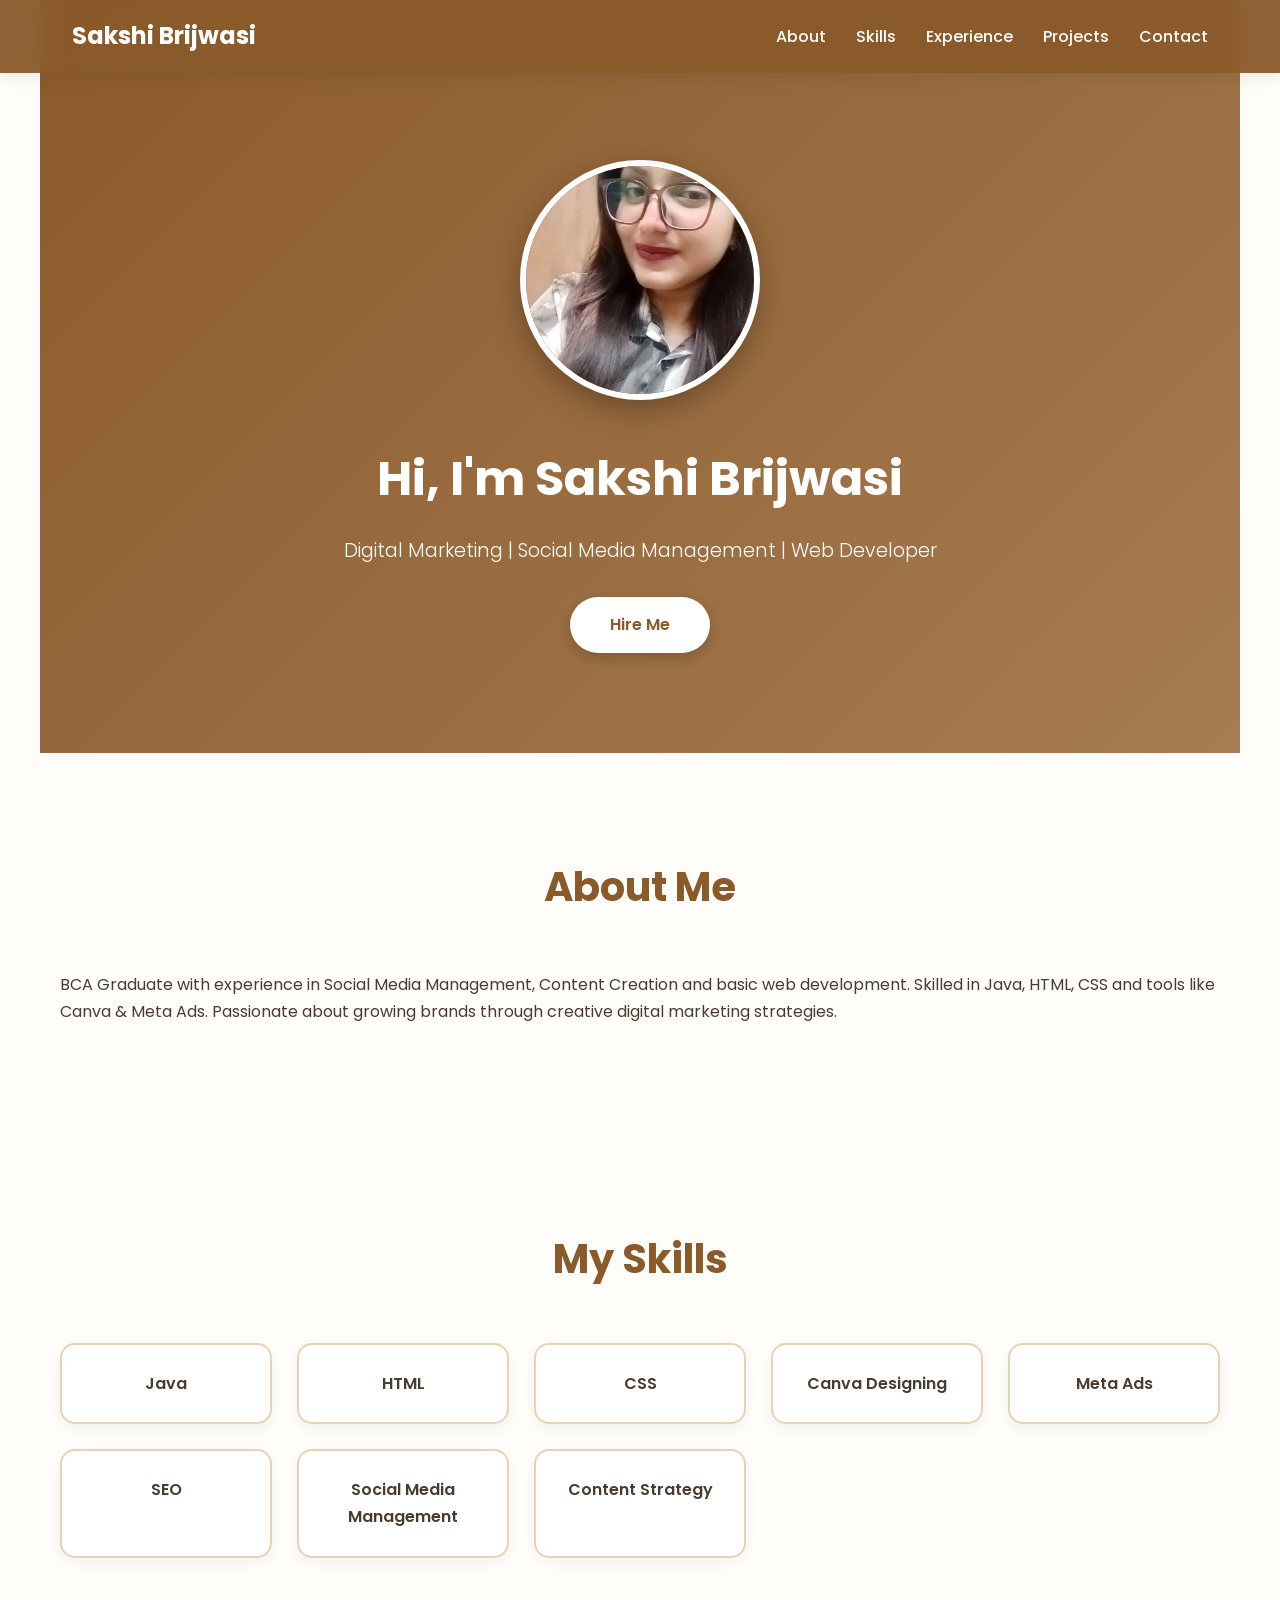
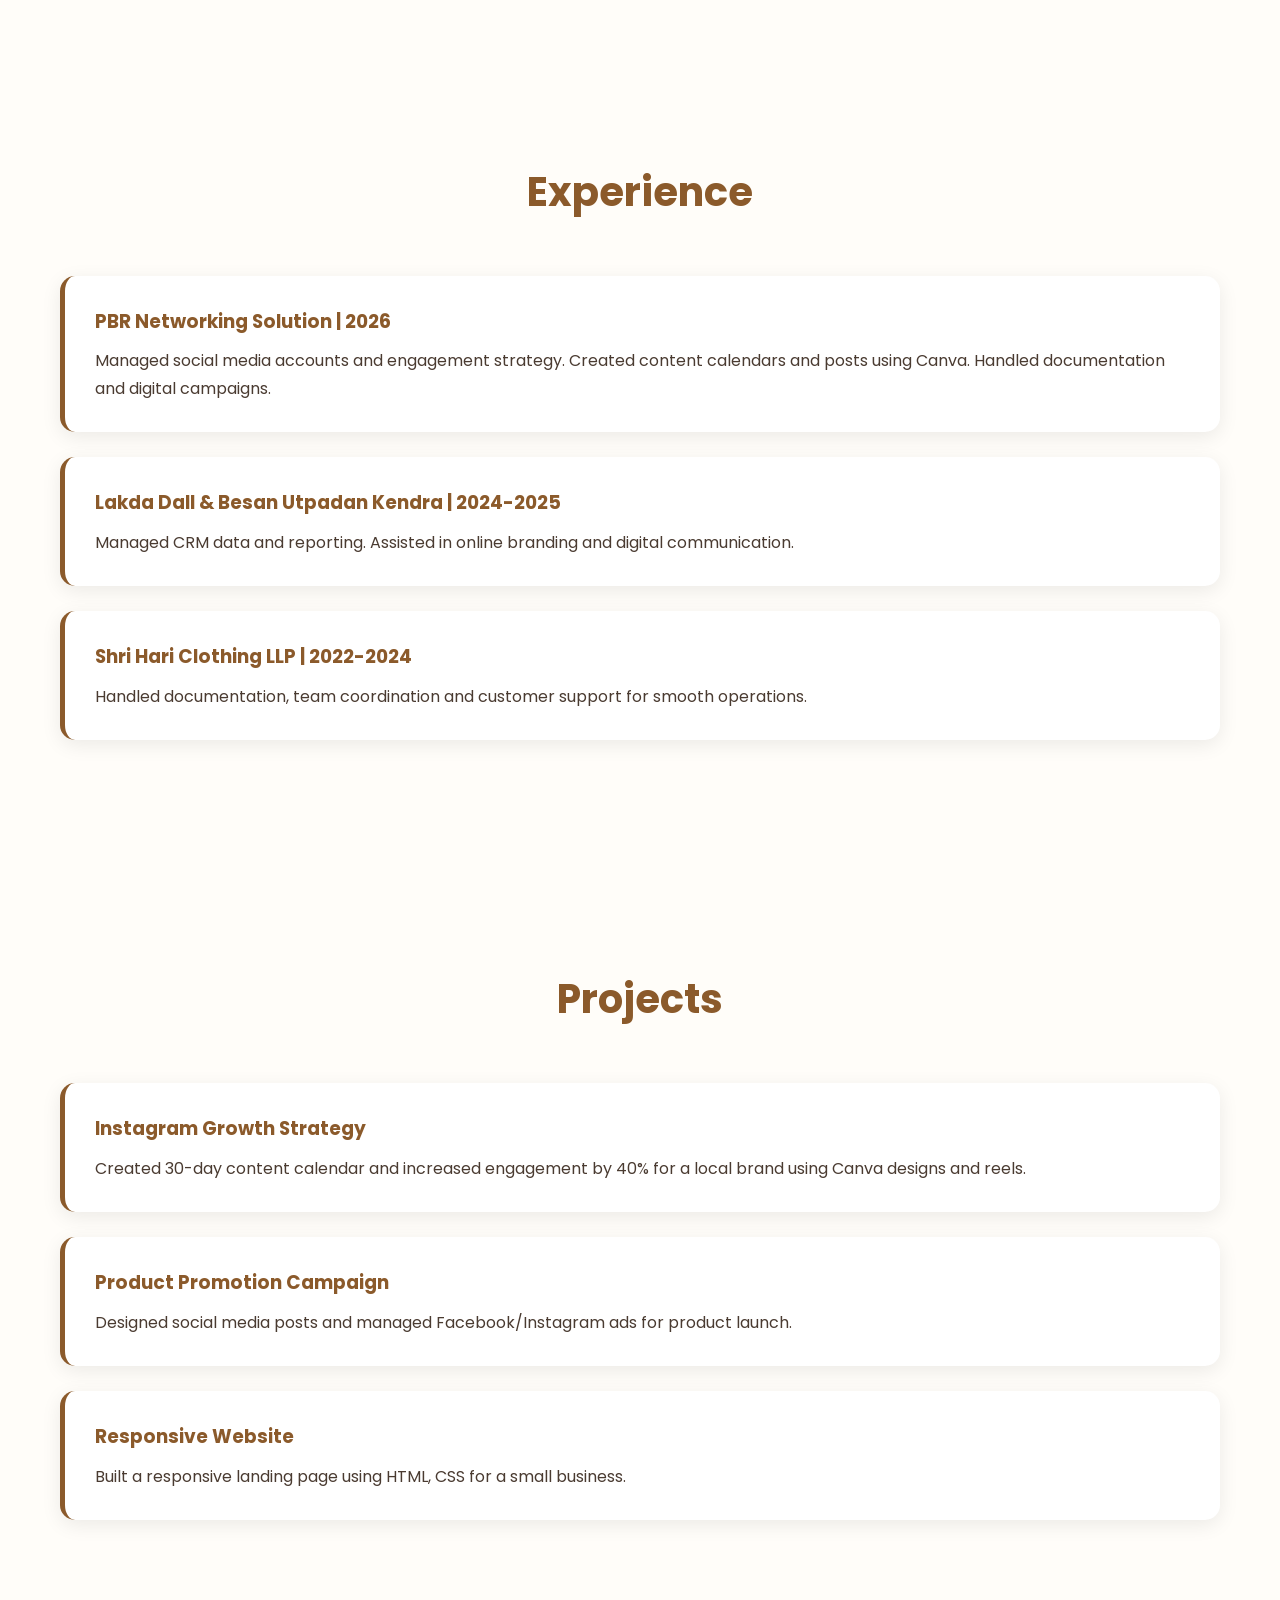
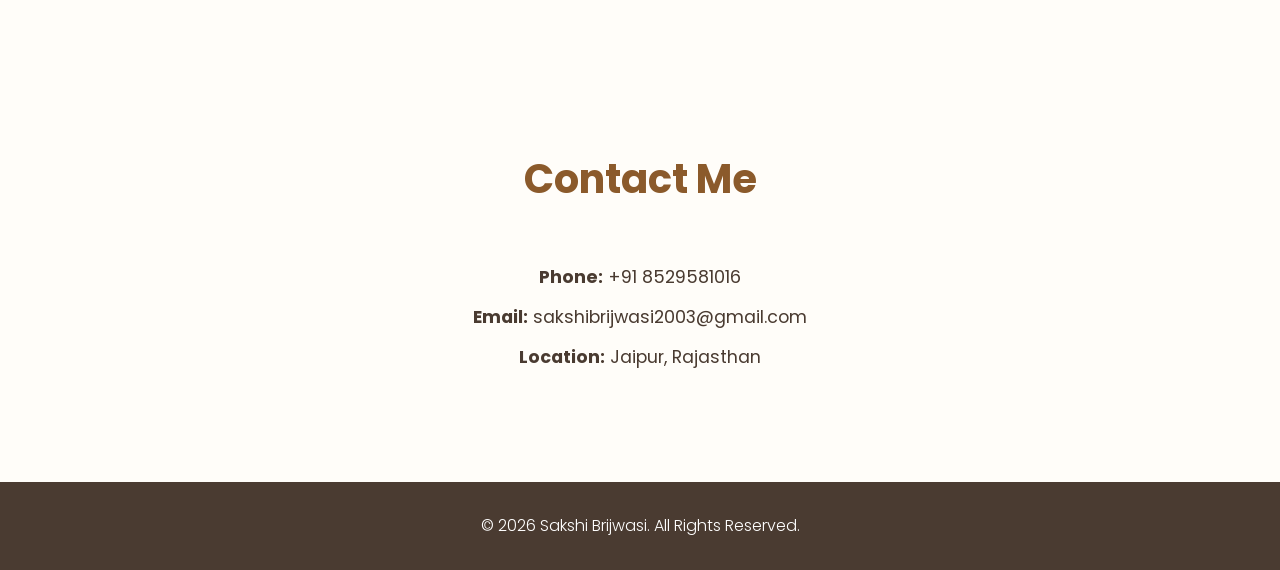
==== index.html @ dbfa06bf "Rename index3.html to index.html" ====
<!DOCTYPE html>
<html lang="en">
<head>
    <meta charset="UTF-8">
    <meta name="viewport" content="width=device-width, initial-scale=1.0">
    <title>Sakshi Brijwasi - Digital Marketing Portfolio</title>
    <link rel="stylesheet" href="style4.css">
</head>
<body>
    <header>
        <nav>
            <h2>Sakshi Brijwasi</h2>
            <ul>
                <li><a href="#about">About</a></li>
                <li><a href="#skills">Skills</a></li>
                <li><a href="#experience">Experience</a></li>
                <li><a href="#projects">Projects</a></li>
                <li><a href="#contact">Contact</a></li>
            </ul>
        </nav>
    </header>

<section class="hero">
    <img src="sakshi.jpg" alt="Sakshi Brijwasi" class="profile-img">
    <h1>Hi, I'm Sakshi Brijwasi</h1>
    <p>Digital Marketing | Social Media Management | Web Developer</p>
    <a href="#contact" class="btn">Hire Me</a>
</section>

    <section id="about">
        <h2>About Me</h2>
        <p>BCA Graduate with experience in Social Media Management, Content Creation and basic web development. 
        Skilled in Java, HTML, CSS and tools like Canva & Meta Ads. 
        Passionate about growing brands through creative digital marketing strategies.</p>
    </section>

    <section id="skills">
        <h2>My Skills</h2>
        <div class="skills-grid">
            <div class="skill-card">Java</div>
            <div class="skill-card">HTML</div>
            <div class="skill-card">CSS</div>
            <div class="skill-card">Canva Designing</div>
            <div class="skill-card">Meta Ads</div>
            <div class="skill-card">SEO</div>
            <div class="skill-card">Social Media Management</div>
            <div class="skill-card">Content Strategy</div>
        </div>
    </section>

    <section id="experience">
        <h2>Experience</h2>
        <div class="exp-card">
            <h3>PBR Networking Solution | 2026</h3>
            <p>Managed social media accounts and engagement strategy. Created content calendars and posts using Canva. Handled documentation and digital campaigns.</p>
        </div>
        <div class="exp-card">
            <h3>Lakda Dall & Besan Utpadan Kendra | 2024-2025</h3>
            <p>Managed CRM data and reporting. Assisted in online branding and digital communication.</p>
        </div>
        <div class="exp-card">
            <h3>Shri Hari Clothing LLP | 2022-2024</h3>
            <p>Handled documentation, team coordination and customer support for smooth operations.</p>
        </div>
    </section>

    <section id="projects">
        <h2>Projects</h2>
        <div class="project-grid">
            <div class="project-card">
                <h3>Instagram Growth Strategy</h3>
                <p>Created 30-day content calendar and increased engagement by 40% for a local brand using Canva designs and reels.</p>
            </div>
            <div class="project-card">
                <h3>Product Promotion Campaign</h3>
                <p>Designed social media posts and managed Facebook/Instagram ads for product launch.</p>
            </div>
            <div class="project-card">
                <h3>Responsive Website</h3>
                <p>Built a responsive landing page using HTML, CSS for a small business.</p>
            </div>
        </div>
    </section>

    <section id="contact">
        <h2>Contact Me</h2>
        <p><b>Phone:</b> +91 8529581016</p>
        <p><b>Email:</b> sakshibrijwasi2003@gmail.com</p>
        <p><b>Location:</b> Jaipur, Rajasthan</p>
    </section>

    <footer>
        <p>© 2026 Sakshi Brijwasi. All Rights Reserved.</p>
    </footer>
</body>
</html>
---- style4.css ----
@import url('https://fonts.googleapis.com/css2?family=Poppins:wght@300;400;600;700&display=swap');

* {
    margin: 0;
    padding: 0;
    box-sizing: border-box;
    font-family: 'Poppins', sans-serif;
    scroll-behavior: smooth;
}

body {
    line-height: 1.7;
    color: #4A3B31; /* Dark brown text */
    background: #FFFDF9; /* Off-white background */
}

/* Navbar - Dark Brown */
header {
    background: rgba(139, 90, 43, 0.95); /* Brown */
    backdrop-filter: blur(10px);
    color: white;
    padding: 1rem 0;
    position: fixed;
    width: 100%;
    top: 0;
    z-index: 1000;
    box-shadow: 0 2px 20px rgba(0,0,0,0.1);
}

nav {
    display: flex;
    justify-content: space-between;
    align-items: center;
    max-width: 1200px;
    margin: auto;
    padding: 0 2rem;
}

nav h2 { font-weight: 700; font-size: 1.5rem; }

nav ul {
    display: flex;
    list-style: none;
    gap: 30px;
}

nav ul li a {
    color: white;
    text-decoration: none;
    font-weight: 500;
    transition: 0.3s;
}
nav ul li a:hover { color: #D2B48C; } /* Light brown/Tan on hover */

/* Hero Section - Brown Gradient */
.hero {
    background: linear-gradient(135deg, #8B5A2B 0%, #A67C52 100%); /* Brown gradient */
    color: white;
    text-align: center;
    padding: 160px 20px 100px;
}

.profile-img {
    width: 240px;
    height: 240px;
    border-radius: 50%;
    border: 6px solid white;
    object-fit: cover; 
    object-position: center 25%;
    margin-bottom: 30px;
    box-shadow: 0 10px 30px rgba(0,0,0,0.3);
    transition: transform 0.3s;
}
.profile-img:hover { transform: scale(1.05); }

.hero h1 { 
    font-size: 3rem; 
    font-weight: 700;
    margin-bottom: 15px;
}
.hero p { 
    font-size: 1.2rem; 
    font-weight: 300;
    margin-bottom: 30px;
}

.btn {
    background: white;
    color: #8B5A2B; /* Brown text */
    padding: 14px 40px;
    border-radius: 50px;
    text-decoration: none;
    display: inline-block;
    font-weight: 600;
    transition: 0.3s;
    box-shadow: 0 5px 15px rgba(0,0,0,0.2);
}
.btn:hover { 
    background: #D2B48C; /* Tan */
    color: #4A3B31;
    transform: translateY(-3px);
}

/* Sections */
section {
    padding: 100px 20px;
    max-width: 1200px;
    margin: auto;
}

section h2 {
    text-align: center;
    margin-bottom: 50px;
    color: #8B5A2B; /* Brown heading */
    font-size: 2.5rem;
    font-weight: 700;
}

/* Skills - White Cards */
.skills-grid {
    display: grid;
    grid-template-columns: repeat(auto-fit, minmax(200px, 1fr));
    gap: 25px;
}

.skill-card {
    background: white;
    padding: 25px;
    border-radius: 15px;
    text-align: center;
    font-weight: 600;
    border: 2px solid #E5D3B3; /* Light brown border */
    transition: 0.3s;
    box-shadow: 0 5px 15px rgba(0,0,0,0.05);
}
.skill-card:hover { 
    border-color: #8B5A2B;
    transform: translateY(-8px);
    box-shadow: 0 10px 25px rgba(139,90,43,0.2);
}

/* Experience & Projects - White Cards */
.exp-card, .project-card {
    background: white;
    padding: 30px;
    border-radius: 15px;
    margin-bottom: 25px;
    border-left: 5px solid #8B5A2B; /* Brown line */
    box-shadow: 0 5px 20px rgba(0,0,0,0.08);
    transition: 0.3s;
}
.exp-card:hover, .project-card:hover {
    transform: translateX(10px);
}

.exp-card h3, .project-card h3 {
    color: #8B5A2B; /* Brown */
    margin-bottom: 10px;
}

/* Contact */
#contact p {
    text-align: center;
    font-size: 1.1rem;
    margin: 10px 0;
}

/* Footer - Dark Brown */
footer {
    background: #4A3B31; /* Dark brown */
    color: white;
    text-align: center;
    padding: 30px;
    font-weight: 300;
}

/* Mobile Responsive */
@media(max-width: 768px) {
    nav ul { gap: 15px; font-size: 0.9rem; }
    .hero h1 { font-size: 2rem; }
    .profile-img { width: 180px; height: 180px; }
}
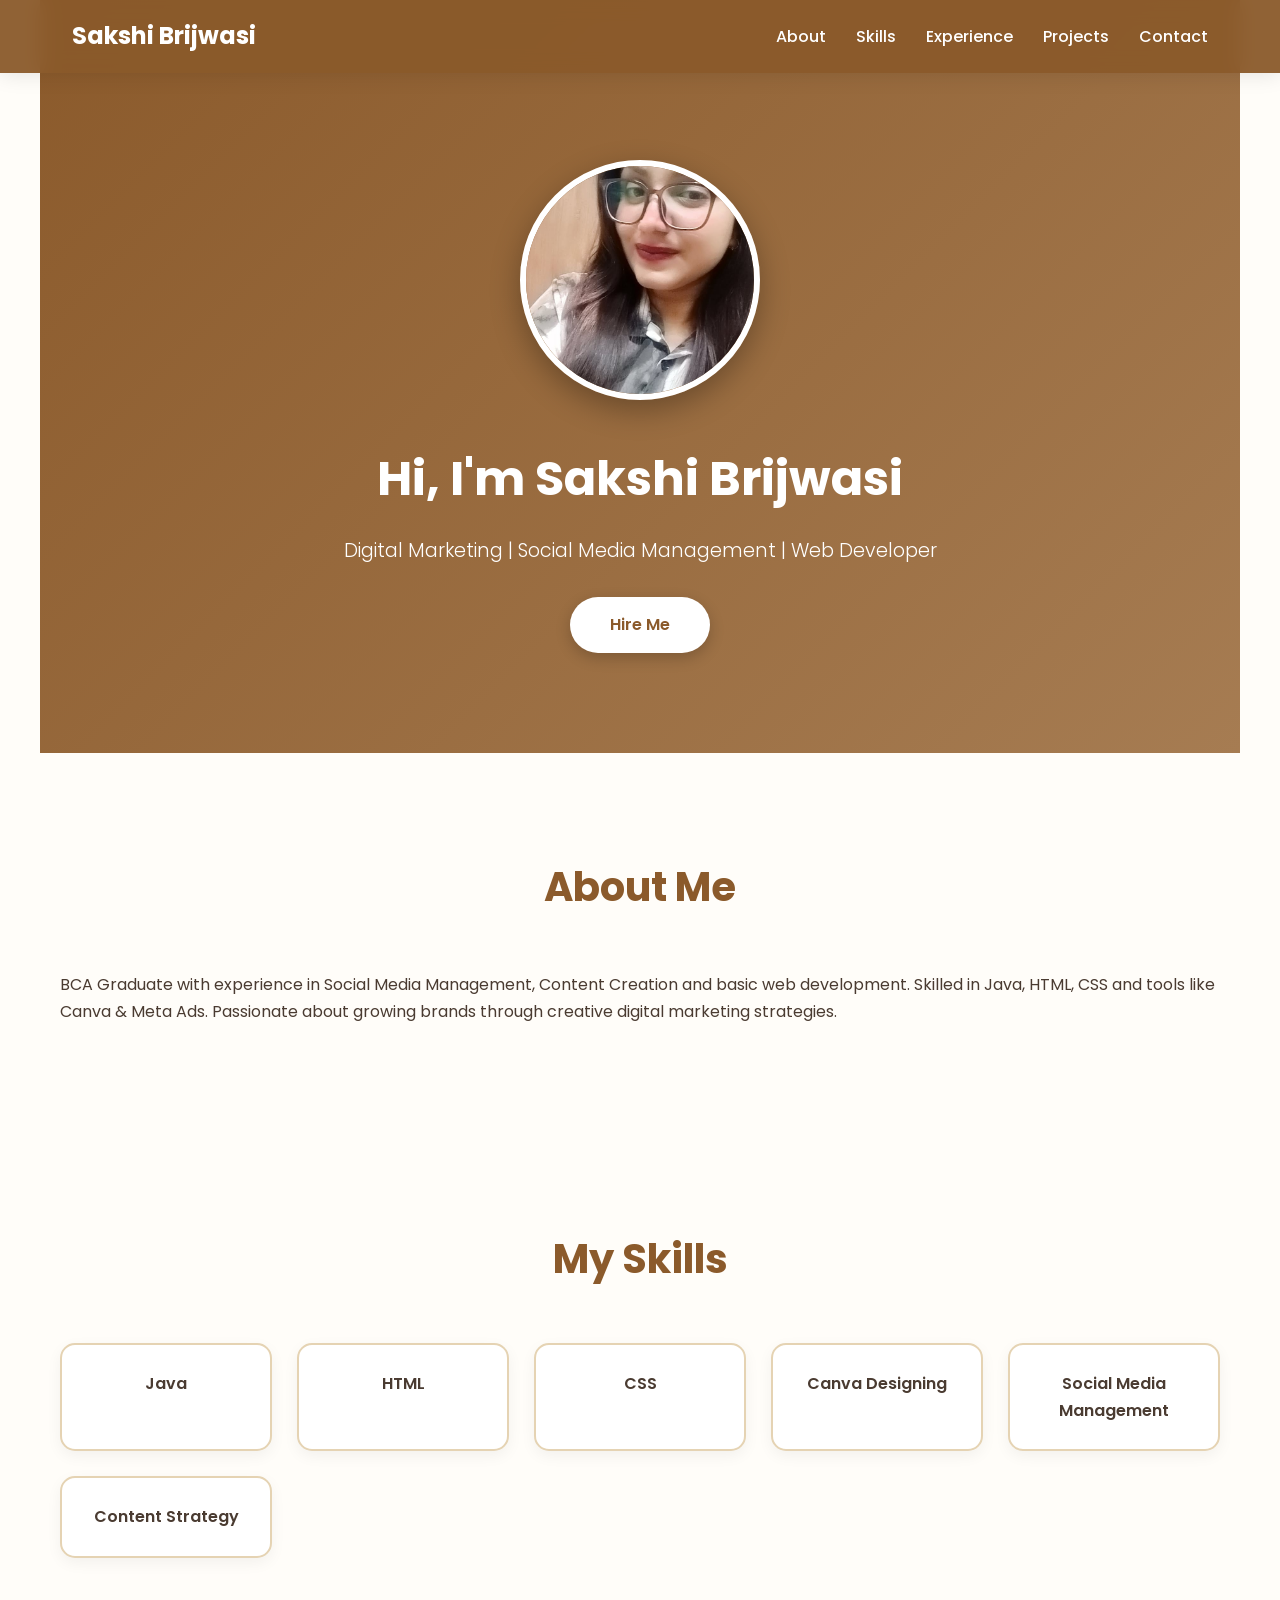
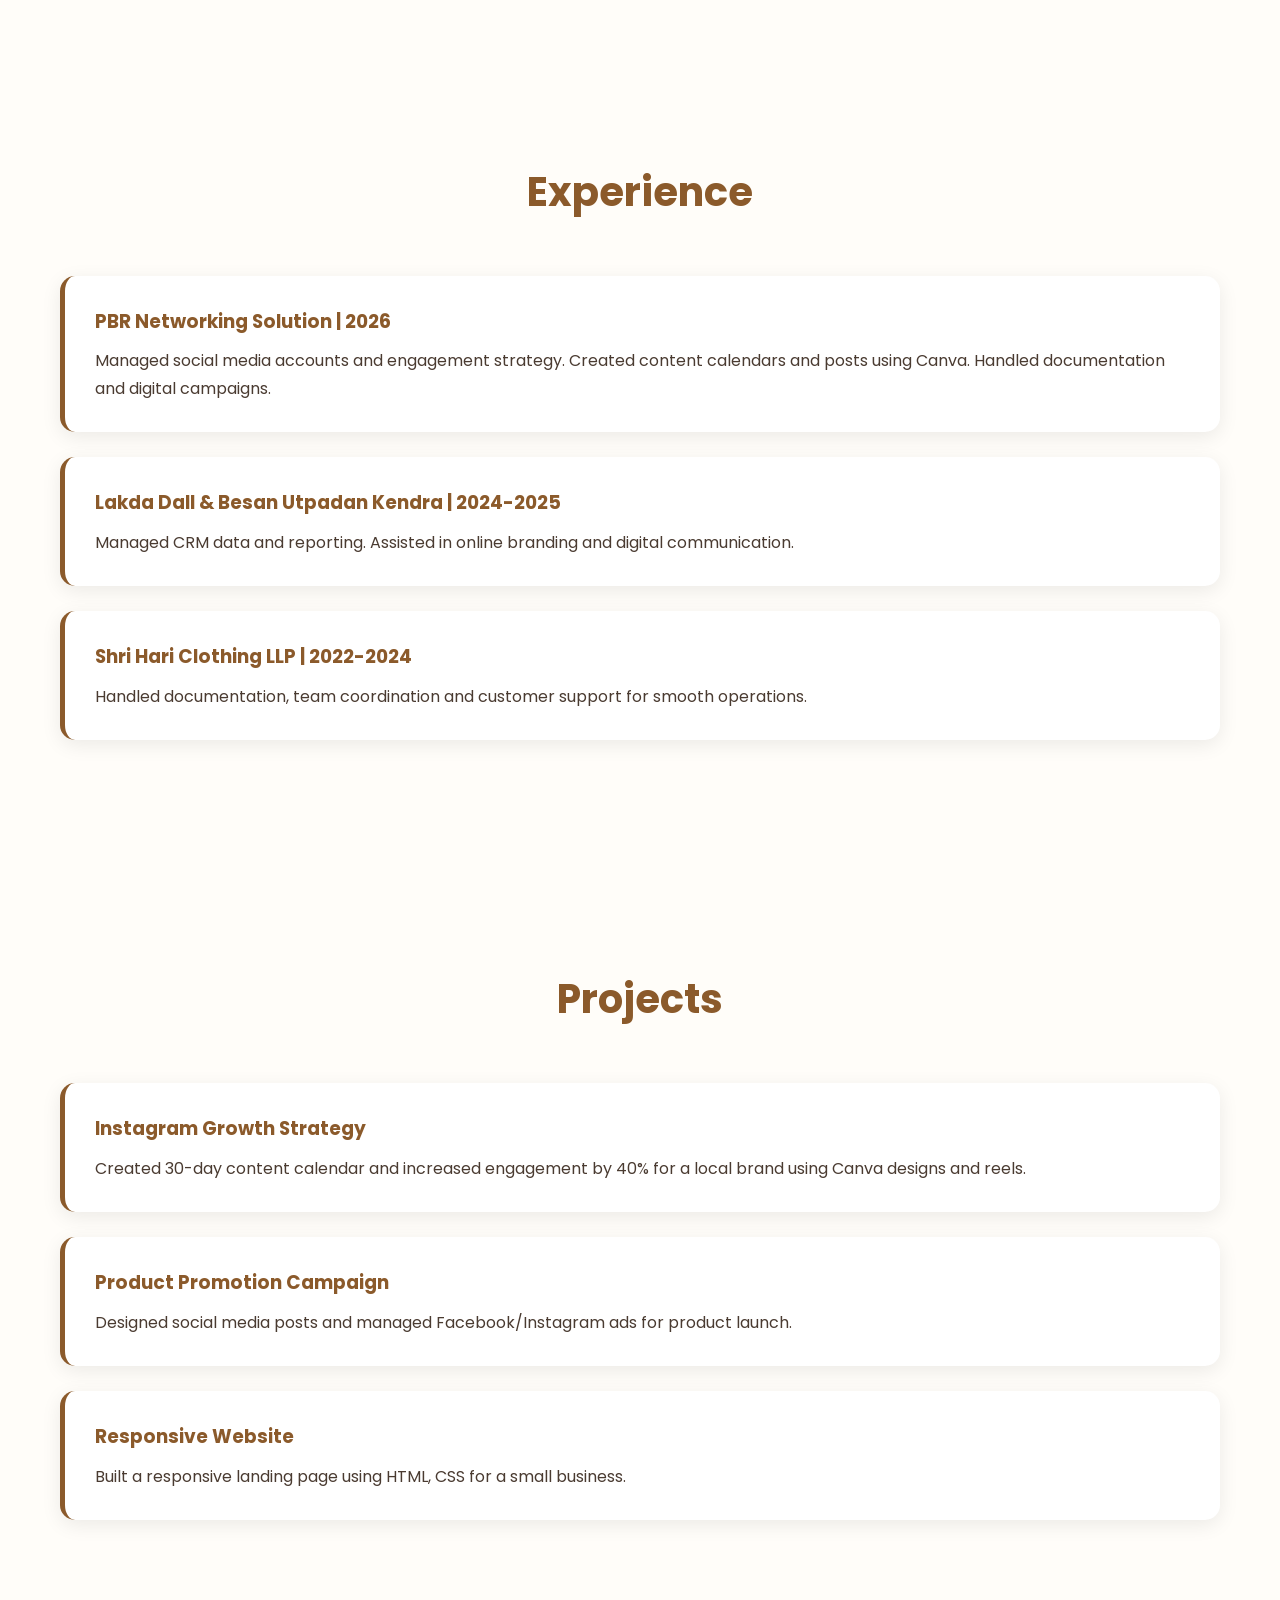
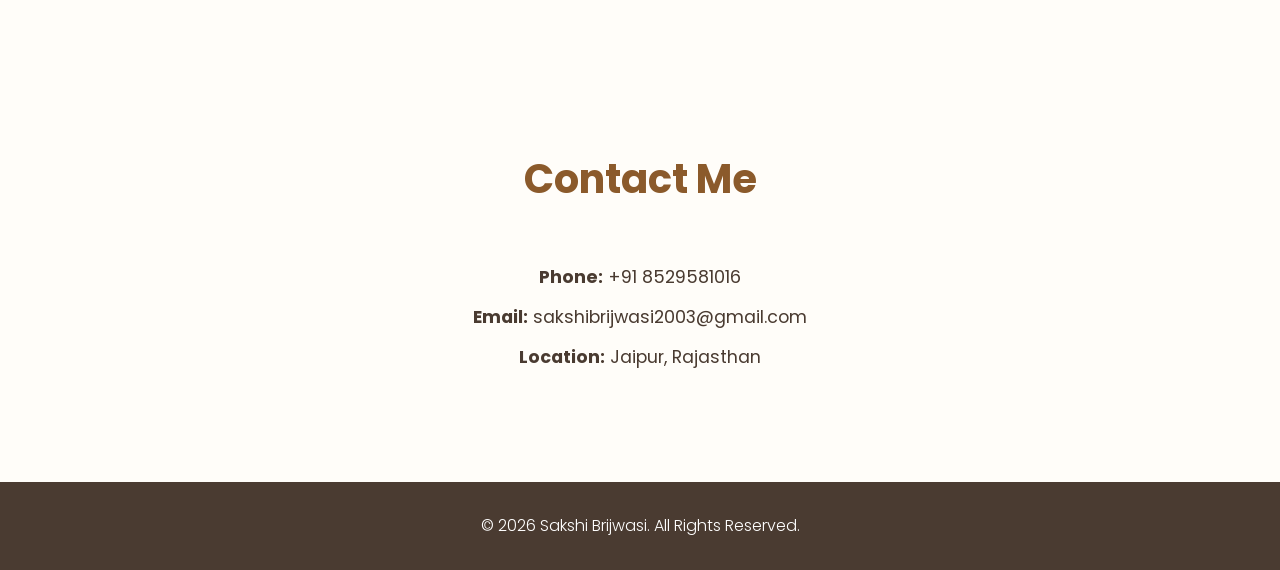
==== commit 0bcb66f0: "Update index.html" ====
--- a/index.html
+++ b/index.html
@@ -41,8 +41,6 @@
             <div class="skill-card">HTML</div>
             <div class="skill-card">CSS</div>
             <div class="skill-card">Canva Designing</div>
-            <div class="skill-card">Meta Ads</div>
-            <div class="skill-card">SEO</div>
             <div class="skill-card">Social Media Management</div>
             <div class="skill-card">Content Strategy</div>
         </div>
